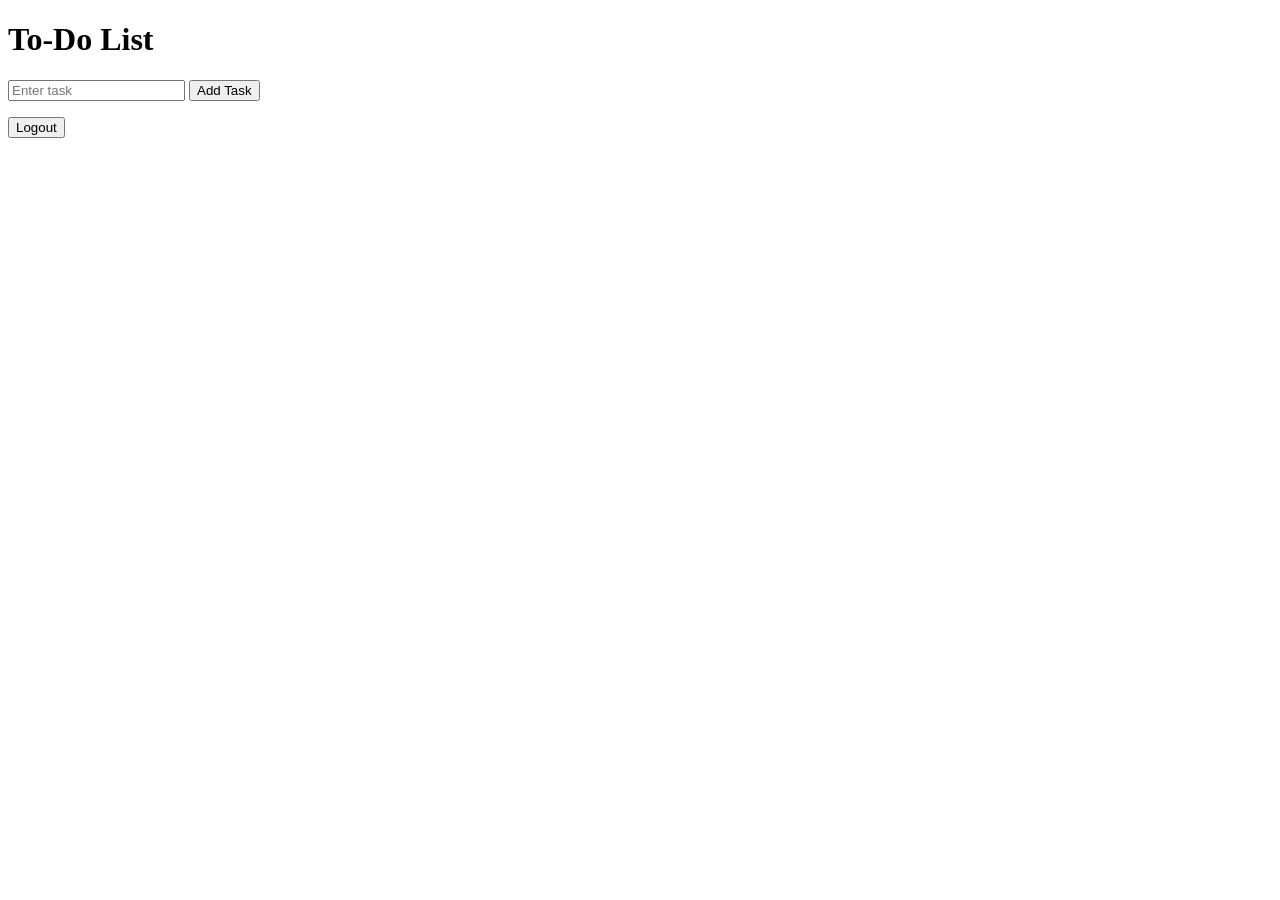
==== index.html @ d1e286eb "Add To-Do frontend" ====
<!DOCTYPE html>
<html>
<head>
    <title>To-Do Application</title>
    <link rel="stylesheet" href="style.css">
</head>

<body>

<h1>To-Do List</h1>

<input type="text" id="task" placeholder="Enter task">
<button onclick="addTask()">Add Task</button>

<ul id="taskList"></ul>

<button onclick="logout()">Logout</button>

<script src="app.js"></script>

</body>
</html>
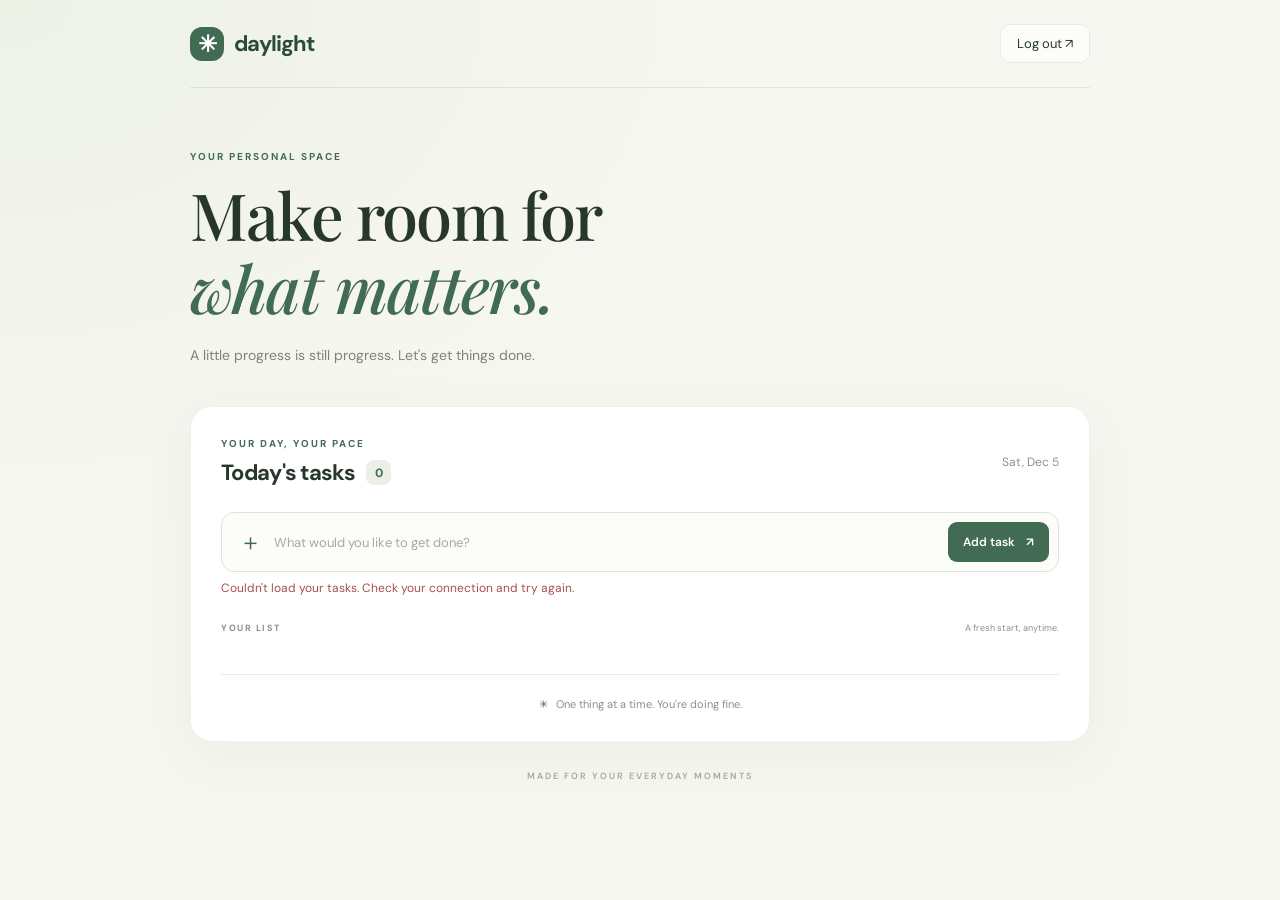
==== commit 17135aac: "Redesign To-Do frontend" ====
--- a/index.html
+++ b/index.html
@@ -1,22 +1,73 @@
 <!DOCTYPE html>
-<html>
+<html lang="en">
 <head>
-    <title>To-Do Application</title>
+    <meta charset="UTF-8">
+    <meta name="viewport" content="width=device-width, initial-scale=1.0">
+    <title>Daylight | My Tasks</title>
     <link rel="stylesheet" href="style.css">
 </head>
+<body>
+    <main class="app-shell">
+        <header class="topbar">
+            <a class="brand" href="index.html">
+                <span class="brand-icon">✳</span>
+                daylight
+            </a>
+            <button class="logout-btn" onclick="logout()">Log out ↗</button>
+        </header>
 
-<body>
+        <section class="welcome">
+            <p class="eyebrow">YOUR PERSONAL SPACE</p>
+            <h1>Make room for<br><span>what matters.</span></h1>
+            <p class="subtitle">A little progress is still progress. Let's get things done.</p>
+        </section>
 
-<h1>To-Do List</h1>
+        <section class="task-panel">
+            <div class="section-heading">
+                <div>
+                    <p class="eyebrow">YOUR DAY, YOUR PACE</p>
+                    <h2>Today's tasks <span class="task-count" id="taskCount">0</span></h2>
+                </div>
+                <span class="today-label" id="todayLabel"></span>
+            </div>
 
-<input type="text" id="task" placeholder="Enter task">
-<button onclick="addTask()">Add Task</button>
+            <form id="taskForm" class="task-form">
+                <span class="plus-icon">＋</span>
+                <input
+                    type="text"
+                    id="task"
+                    placeholder="What would you like to get done?"
+                    maxlength="250"
+                    autocomplete="off"
+                    required
+                >
+                <button type="submit" class="add-btn">Add task <span>↗</span></button>
+            </form>
 
-<ul id="taskList"></ul>
+            <p class="message" id="message" role="status"></p>
 
-<button onclick="logout()">Logout</button>
+            <div class="task-list-heading">
+                <span>YOUR LIST</span>
+                <span id="taskSummary">A fresh start, anytime.</span>
+            </div>
 
-<script src="app.js"></script>
+            <ul id="taskList" class="task-list"></ul>
 
+            <div id="emptyState" class="empty-state" hidden>
+                <div class="empty-icon">✳</div>
+                <h3>Nothing on your list yet.</h3>
+                <p>Start small. Add one thing you'd like to accomplish today.</p>
+            </div>
+
+            <footer class="panel-footer">
+                <span class="footer-sparkle">✳</span>
+                <span>One thing at a time. You're doing fine.</span>
+            </footer>
+        </section>
+
+        <footer class="page-footer">MADE FOR YOUR EVERYDAY MOMENTS</footer>
+    </main>
+
+    <script src="app.js"></script>
 </body>
-</html>+</html>
--- a/style.css
+++ b/style.css
@@ -0,0 +1,457 @@
+@import url('https://fonts.googleapis.com/css2?family=DM+Sans:wght@400;500;600;700&family=Playfair+Display:wght@500;600;700&display=swap');
+
+:root {
+    --background: #f7f7f1;
+    --surface: #ffffff;
+    --green: #416b52;
+    --green-dark: #294b37;
+    --green-light: #eaf0e7;
+    --text: #27372c;
+    --muted: #899188;
+    --border: #e8ebe3;
+    --danger: #a64f4f;
+}
+
+* {
+    box-sizing: border-box;
+}
+
+body {
+    margin: 0;
+    min-height: 100vh;
+    background:
+        radial-gradient(ellipse at top left, #edf1e6 0, transparent 42%),
+        var(--background);
+    color: var(--text);
+    font-family: 'DM Sans', sans-serif;
+    -webkit-font-smoothing: antialiased;
+}
+
+button, input {
+    font: inherit;
+}
+
+button {
+    cursor: pointer;
+}
+
+.app-shell {
+    width: min(100% - 40px, 900px);
+    margin: 0 auto;
+}
+
+.topbar {
+    height: 88px;
+    display: flex;
+    justify-content: space-between;
+    align-items: center;
+    border-bottom: 1px solid rgba(65, 107, 82, 0.12);
+}
+
+.brand {
+    display: flex;
+    align-items: center;
+    gap: 10px;
+    color: var(--green-dark);
+    font-size: 22px;
+    font-weight: 700;
+    letter-spacing: -1px;
+    text-decoration: none;
+}
+
+.brand-icon {
+    display: grid;
+    place-items: center;
+    width: 34px;
+    height: 34px;
+    border-radius: 12px;
+    background: var(--green);
+    color: white;
+    font-size: 23px;
+}
+
+.logout-btn {
+    border: 1px solid var(--border);
+    background: rgba(255, 255, 255, 0.7);
+    color: var(--text);
+    padding: 10px 16px;
+    border-radius: 10px;
+    font-size: 13px;
+    transition: background 0.2s;
+}
+
+.logout-btn:hover {
+    background: var(--green-light);
+}
+
+.welcome {
+    padding: 62px 0 38px;
+}
+
+.eyebrow {
+    margin: 0 0 15px;
+    color: var(--green);
+    font-size: 10px;
+    font-weight: 700;
+    letter-spacing: 2px;
+}
+
+.welcome h1 {
+    margin: 0;
+    font-family: 'Playfair Display', Georgia, serif;
+    font-size: clamp(42px, 7vw, 65px);
+    font-weight: 500;
+    line-height: 1.13;
+    letter-spacing: -1.8px;
+}
+
+.welcome h1 span {
+    color: var(--green);
+    font-style: italic;
+}
+
+.subtitle {
+    margin: 18px 0 0;
+    color: #7b847a;
+    font-size: 14px;
+    line-height: 1.8;
+}
+
+.task-panel {
+    padding: 30px;
+    border: 1px solid rgba(65, 107, 82, 0.09);
+    border-radius: 22px;
+    background: var(--surface);
+    box-shadow: 0 15px 55px rgba(46, 65, 44, 0.055);
+}
+
+.section-heading {
+    display: flex;
+    justify-content: space-between;
+    align-items: center;
+    gap: 16px;
+    margin-bottom: 25px;
+}
+
+.section-heading .eyebrow {
+    margin-bottom: 8px;
+}
+
+.section-heading h2 {
+    display: flex;
+    align-items: center;
+    gap: 11px;
+    margin: 0;
+    font-size: 22px;
+    letter-spacing: -0.7px;
+}
+
+.task-count {
+    display: inline-grid;
+    place-items: center;
+    min-width: 25px;
+    height: 25px;
+    padding: 0 7px;
+    border-radius: 8px;
+    background: var(--green-light);
+    color: var(--green);
+    font-size: 12px;
+}
+
+.today-label {
+    color: var(--muted);
+    font-size: 12px;
+    text-align: right;
+}
+
+.task-form {
+    display: flex;
+    align-items: center;
+    gap: 12px;
+    padding: 9px;
+    border: 1px solid #dfe5da;
+    border-radius: 13px;
+    background: #fcfdf9;
+    transition: border-color 0.2s, box-shadow 0.2s;
+}
+
+.task-form:focus-within {
+    border-color: #7a9b80;
+    box-shadow: 0 0 0 3px rgba(65, 107, 82, 0.08);
+}
+
+.plus-icon {
+    padding-left: 8px;
+    color: var(--green);
+    font-size: 23px;
+}
+
+.task-form input {
+    flex: 1;
+    width: 0;
+    min-width: 0;
+    padding: 10px 0;
+    border: none;
+    outline: none;
+    background: transparent;
+    color: var(--text);
+    font-size: 13px;
+}
+
+.task-form input::placeholder {
+    color: #a3aaa0;
+}
+
+.add-btn {
+    flex-shrink: 0;
+    padding: 12px 15px;
+    border: none;
+    border-radius: 9px;
+    background: var(--green);
+    color: white;
+    font-size: 12px;
+    font-weight: 600;
+    transition: background 0.2s, transform 0.2s;
+}
+
+.add-btn:hover {
+    background: var(--green-dark);
+    transform: translateY(-1px);
+}
+
+.add-btn span {
+    margin-left: 8px;
+}
+
+.message {
+    min-height: 17px;
+    margin: 8px 0 0;
+    color: var(--green);
+    font-size: 12px;
+}
+
+.message.error {
+    color: var(--danger);
+}
+
+.task-list-heading {
+    display: flex;
+    justify-content: space-between;
+    gap: 12px;
+    margin: 25px 0 12px;
+    color: var(--muted);
+    font-size: 9px;
+    font-weight: 700;
+    letter-spacing: 1.5px;
+}
+
+.task-list-heading span:last-child {
+    font-weight: 400;
+    letter-spacing: 0;
+    text-align: right;
+}
+
+.task-list {
+    display: flex;
+    flex-direction: column;
+    gap: 9px;
+    margin: 0;
+    padding: 0;
+    list-style: none;
+}
+
+.task-item {
+    display: flex;
+    align-items: center;
+    gap: 13px;
+    padding: 15px;
+    border: 1px solid var(--border);
+    border-radius: 12px;
+    background: #fff;
+    animation: appear 0.25s ease both;
+}
+
+.task-marker {
+    display: grid;
+    place-items: center;
+    flex-shrink: 0;
+    width: 25px;
+    height: 25px;
+    border: 1.5px solid #cbd6c8;
+    border-radius: 8px;
+    color: transparent;
+}
+
+.task-text {
+    min-width: 0;
+    overflow-wrap: anywhere;
+    font-size: 13px;
+    line-height: 1.6;
+}
+
+.empty-state {
+    padding: 35px 12px 25px;
+    text-align: center;
+}
+
+.empty-icon {
+    display: grid;
+    place-items: center;
+    width: 48px;
+    height: 48px;
+    margin: 0 auto 14px;
+    border-radius: 16px;
+    background: var(--green-light);
+    color: var(--green);
+    font-size: 28px;
+}
+
+.empty-state h3 {
+    margin: 0 0 8px;
+    font-family: 'Playfair Display', Georgia, serif;
+    font-size: 21px;
+    font-weight: 500;
+}
+
+.empty-state p {
+    max-width: 310px;
+    margin: 0 auto;
+    color: var(--muted);
+    font-size: 12px;
+    line-height: 1.8;
+}
+
+.panel-footer {
+    display: flex;
+    justify-content: center;
+    align-items: center;
+    gap: 8px;
+    margin-top: 28px;
+    padding-top: 22px;
+    border-top: 1px solid var(--border);
+    color: var(--muted);
+    font-size: 11px;
+}
+
+.footer-sparkle {
+    color: var(--green);
+}
+
+.page-footer {
+    padding: 28px 0 35px;
+    color: #a3a99f;
+    font-size: 9px;
+    font-weight: 600;
+    letter-spacing: 2px;
+    text-align: center;
+}
+
+.login-shell {
+    width: min(100% - 36px, 430px);
+    margin: 0 auto;
+    padding: 80px 0;
+}
+
+.login-card {
+    padding: 38px;
+    border: 1px solid var(--border);
+    border-radius: 22px;
+    background: white;
+    box-shadow: 0 15px 55px rgba(46, 65, 44, 0.06);
+    text-align: center;
+}
+
+.login-card h1 {
+    margin: 16px 0 10px;
+    font-family: 'Playfair Display', Georgia, serif;
+    font-size: 38px;
+    font-weight: 500;
+}
+
+.login-card p {
+    margin: 0 0 25px;
+    color: var(--muted);
+    font-size: 13px;
+    line-height: 1.8;
+}
+
+.login-card .brand {
+    justify-content: center;
+}
+
+.login-btn {
+    width: 100%;
+    padding: 14px;
+    border: 0;
+    border-radius: 10px;
+    background: var(--green);
+    color: white;
+    font-weight: 600;
+}
+
+.login-btn:hover {
+    background: var(--green-dark);
+}
+
+@keyframes appear {
+    from {
+        opacity: 0;
+        transform: translateY(5px);
+    }
+    to {
+        opacity: 1;
+        transform: translateY(0);
+    }
+}
+
+@media (max-width: 600px) {
+    .app-shell {
+        width: min(100% - 24px, 900px);
+    }
+
+    .topbar {
+        height: 70px;
+    }
+
+    .welcome {
+        padding: 43px 0 29px;
+    }
+
+    .task-panel {
+        padding: 19px 15px;
+        border-radius: 17px;
+    }
+
+    .section-heading {
+        align-items: flex-start;
+    }
+
+    .section-heading h2 {
+        font-size: 19px;
+    }
+
+    .task-form {
+        gap: 7px;
+    }
+
+    .task-form input {
+        font-size: 12px;
+    }
+
+    .add-btn {
+        padding: 12px 10px;
+        font-size: 11px;
+    }
+
+    .add-btn span {
+        margin-left: 3px;
+    }
+
+    .task-list-heading {
+        font-size: 8px;
+    }
+
+    .login-card {
+        padding: 28px 20px;
+    }
+}
